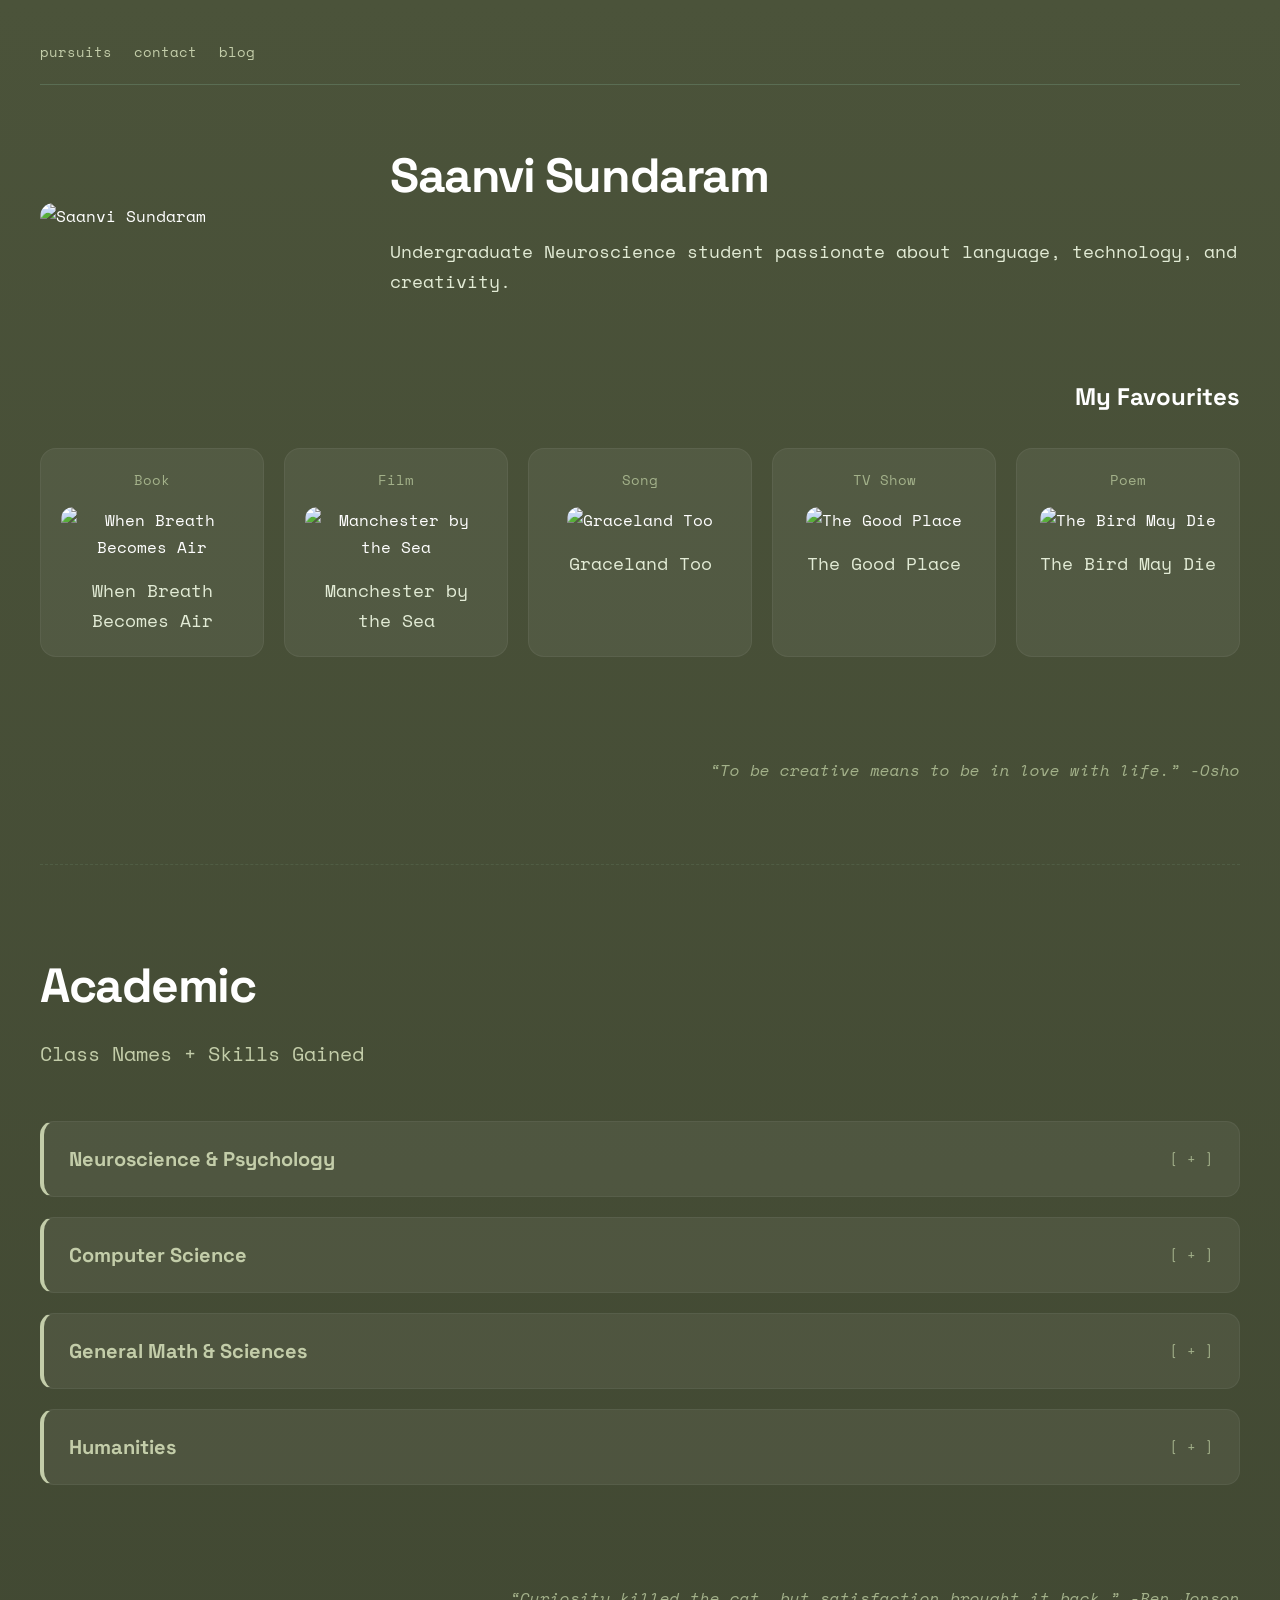
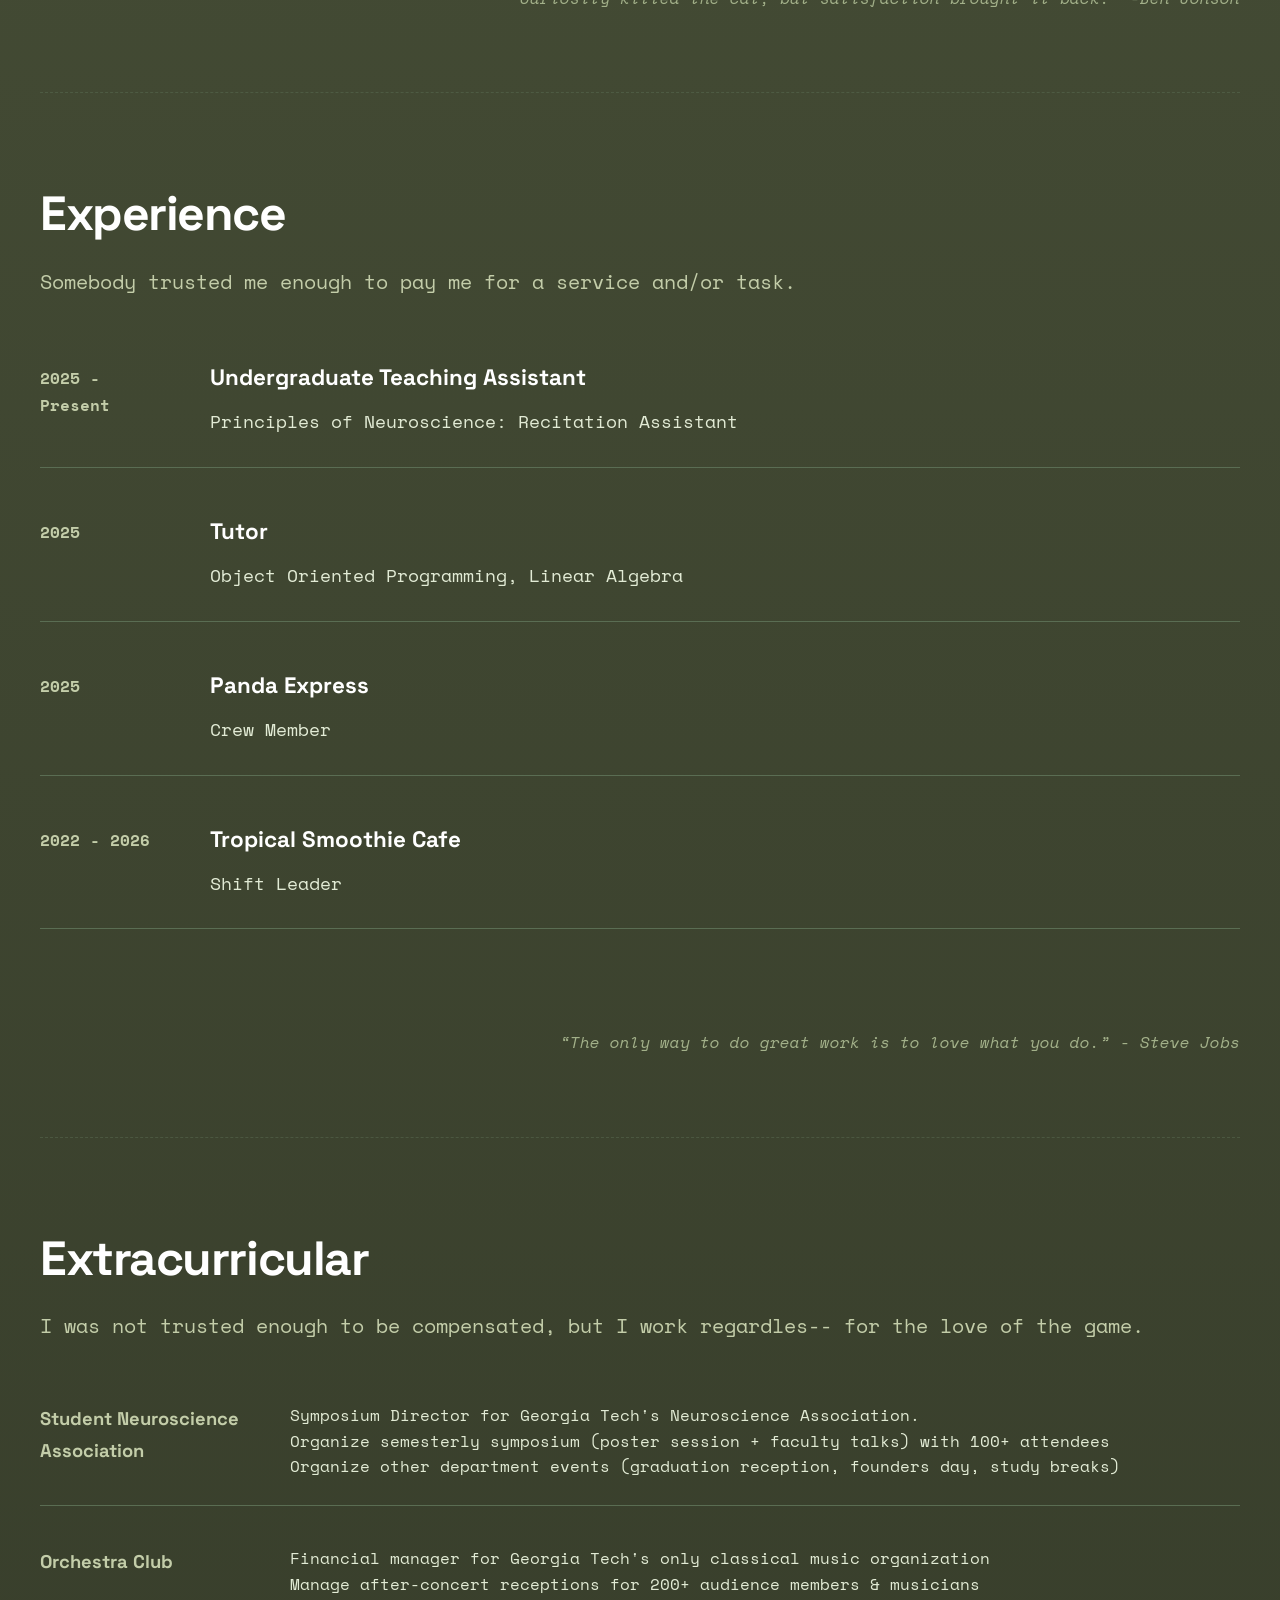
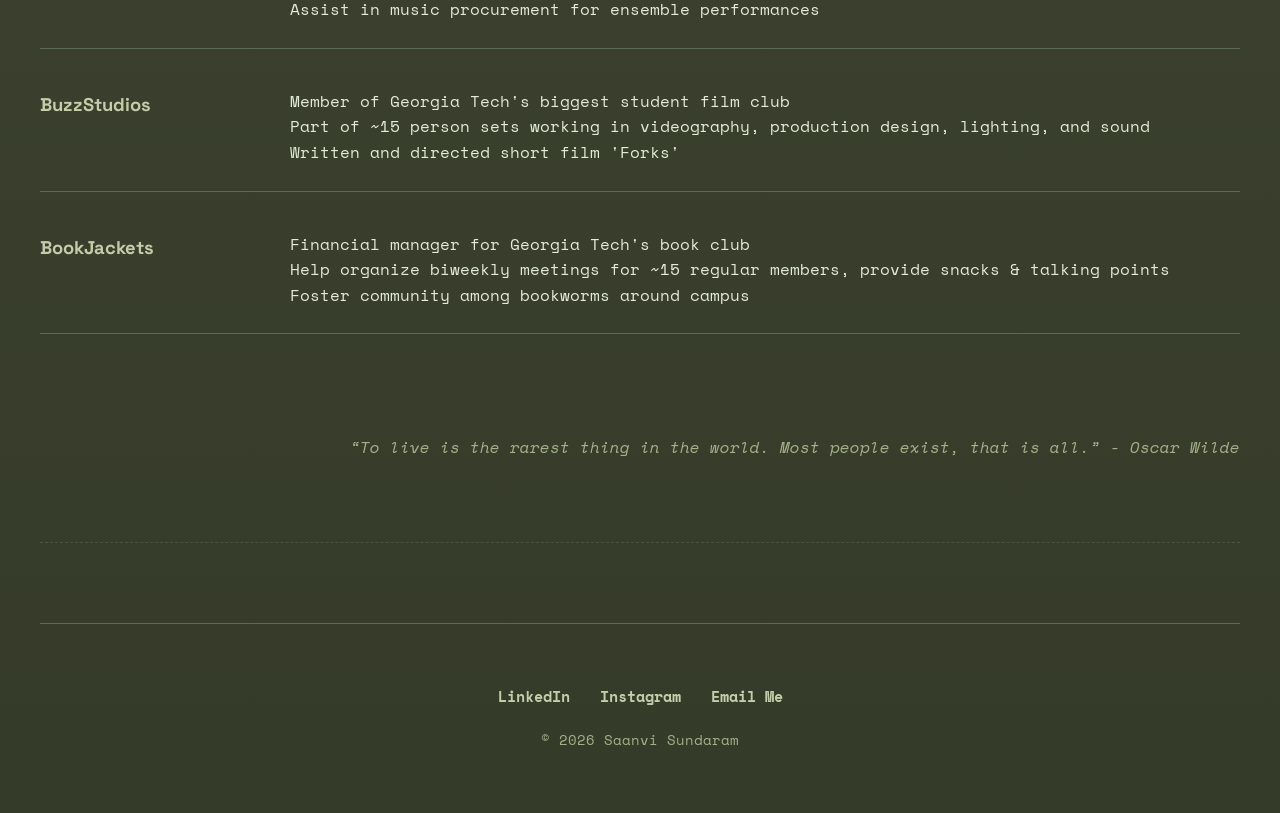
==== index.html @ 53975b58 "Initial page upload" ====
<!DOCTYPE html>
<html lang="en">

<head>
  <meta charset="UTF-8">
  <meta name="viewport" content="width=device-width, initial-scale=1.0">
  <title>Saanvi Sundaram - Portfolio</title>
  <link rel="stylesheet" href="style.css">
</head>

<body>

  <div class="container">

    <nav class="navbar">
      <div class="nav-right">
        <a href="pursuits.html">pursuits</a>
        <a href="contact.html">contact</a>
        <a href="blog.html">blog</a>
      </div>
    </nav>

    <section class="intro-section">
      <img src="assets/profile.jpg" class="profile-img" alt="Saanvi Sundaram">
      <div class="intro-text">
        <h1>Saanvi Sundaram</h1>
        <p>
          Undergraduate Neuroscience student passionate about language, technology, and creativity.
        </p>
      </div>
    </section>

    <section>
      <h2 class="favorites-heading">My Favourites</h2>
      <div class="favorites-grid">
        <div class="favorite-card">
          <div class="favorite-type">Book</div>
          <img src="assets/whenbreathbecomesair.jpg" alt="When Breath Becomes Air">
          <p>When Breath Becomes Air</p>
        </div>

        <div class="favorite-card">
          <div class="favorite-type">Film</div>
          <img src="assets/manchesterbythesea.jpg" alt="Manchester by the Sea">
          <p>Manchester by the Sea</p>
        </div>

        <div class="favorite-card">
          <div class="favorite-type">Song</div>
          <img src="assets/punisher.jpg" alt="Graceland Too">
          <p>Graceland Too</p>
        </div>

        <div class="favorite-card">
          <div class="favorite-type">TV Show</div>
          <img src="assets/thegoodplace.jpg" alt="The Good Place">
          <p>The Good Place</p>
        </div>

        <div class="favorite-card">
          <div class="favorite-type">Poem</div>
          <img src="assets/thebirdmaydie.png" alt="The Bird May Die">
          <p>The Bird May Die</p>
        </div>
      </div>
    </section>

    <div class="page-quote">
      “To be creative means to be in love with life.” -Osho
    </div>

    <hr class="section-divider">

    <section class="academic-section">
      <h1>Academic</h1>
      <div class="subtitle">Class Names + Skills Gained</div>

      <div class="academic-dropdowns">

        <details class="academic-track">
          <summary><h3>Neuroscience & Psychology</h3></summary>
          <div class="dropdown-content">
            <div class="academic-entry">
              <strong>Principles of Neuroscience</strong>
              <p>
                Knowledge of cellular, systems and behavioural neuroscience <br>
                Spike train, PSTH, raster plot reading <br>
                Behavioural & System experiment procedure
              </p>
            </div>
            <div class="academic-entry">
              <strong>Human Language Processing</strong>
              <p>
                fMRI, EEG, fNIRS data interpretation <br>
                Detailed information about the language network <br>
                Knowledge of neurological disorders that affect language
              </p>
            </div>
            <div class="academic-entry">
              <strong>Introduction to Cognitive Psychology</strong>
              <p>
                Decision Making & problem solving<br>
                Attention, Memory, Navigation<br>
                Development, Language, Culture
              </p>
            </div>
            <div class="academic-entry">
              <strong>Psychological Statistics</strong>
              <p>
                Languages: R, JASP <br>
                Linear & Multiple Regression <br>
                Basic Exploratory/Confirmatory Factor Analysis <br>
                ANOVAs and its various forms
              </p>
            </div>
            <div class="academic-entry">
              <strong>Cell & Molecular Neuroscience</strong>
              <p>
                CreLox & Experimental Design<br>
                Reading and Reviewing Literature<br>
                Cellular Development, Neurodegeneration
              </p>
            </div>
            <div class="academic-entry">
              <strong>Behavioural Neuroscience</strong>
              <p>
                Neuroanatomy, Diffuse Modulatory Pathways<br>
                Affiliative & Aggressive Behaviours<br>
                Language, Substance Misuse, Development & Degeneration
              </p>
            </div>
          </div>
        </details>

        <details class="academic-track">
          <summary><h3>Computer Science</h3></summary>
          <div class="dropdown-content">
            <div class="academic-entry">
              <strong>Introduction to Object Oriented Programming</strong>
              <p>
                Language: Java<br>
                JavaFX<br>
                Inheritance, Polymorphism, Interfaces
              </p>
            </div>
            <div class="academic-entry">
              <strong>Data Structures & Algorithms</strong>
              <p>
                Language: Java <br>
                Searching & Sorting Algorithms<br>
                Data Structures (BST, Priority Heaps, 2-4 Trees, AVLs)<br>
                Graph traversals (Prim's, Djikstra's, Kruskal's)
              </p>
            </div>
            <div class="academic-entry">
              <strong>Computer Organization & Programming</strong>
              <p>
                Languages: Microcode, Assembly, C, C# <br>
                Transistors -> Binary Instructions <br>& Assembly Language (LC3) -> C<br>

              </p>
            </div>
            <div class="academic-entry">
              <strong>Introduction to Perception & Robotics</strong>
              <p>

              </p>
            </div>
          </div>
        </details>

        <details class="academic-track">
          <summary><h3>General Math & Sciences</h3></summary>
          <div class="dropdown-content">
            <div class="academic-entry">
              <strong>Linear Algebra</strong>
              <p>
                Matrix operations & manipulations<br>
                Eigenvalues & Eigenvectors <br>
                UV, QR, Singular Value & Spectral Decomposition
              </p>
            </div>
            <div class="academic-entry">
              <strong>General Chemistry for Engineers</strong>
              <p>
                Stoichiometry, Acids & Bases <br>
                Alternative Fuel Sources <br>
              </p>
            </div>
            <div class="academic-entry">
              <strong>Survey of Organic Chemistry</strong>
              <p>
                Carbon bonding<br>
                Plastic Creation & Decomposition
              </p>
            </div>
            <div class="academic-entry">
              <strong>Physics: Mechanics</strong>
              <p>molecular bonding</p>
            </div>
            <div class="academic-entry">
              <strong>Physics: Electricity & Magnetism</strong>
              <p>molecular bonding</p>
            </div>
          </div>
        </details>

        <details class="academic-track">
          <summary><h3>Humanities</h3></summary>
          <div class="dropdown-content">
            <div class="academic-entry">
              <strong>Introduction to Film</strong>
              <p>Shot types, film eras, scene analysis<br>
                In class analysis presentations, debates, and individual papers
              </p>
            </div>

            <div class="academic-entry">
              <strong>Introduction to Sociology</strong>
              <p>phenomenology</p>
            </div>

            <div class="academic-entry">
              <strong>Orchestra</strong>
              <p>College ensemble, performing 4 concerts a year<br>
                First violin & second violin <br>
              </p>
            </div>
          </div>
        </details>

      </div>
    </section>

    <div class="page-quote">
      “Curiosity killed the cat, but satisfaction brought it back.” -Ben Jonson
    </div>

    <hr class="section-divider">

    <section class="experience-section">
      <h1>Experience</h1>
      <div class="subtitle">Somebody trusted me enough to pay me for a service and/or task.</div>

      <div class="experience-list">
        <div class="experience-row">
          <div class="experience-year">2025 - Present</div>
          <div class="experience-details">
            <h3>Undergraduate Teaching Assistant</h3>
            <p>Principles of Neuroscience: Recitation Assistant</p>
          </div>
        </div>

        <div class="experience-row">
          <div class="experience-year">2025</div>
          <div class="experience-details">
            <h3>Tutor</h3>
            <p>Object Oriented Programming, Linear Algebra</p>
          </div>
        </div>

        <div class="experience-row">
          <div class="experience-year">2025</div>
          <div class="experience-details">
            <h3>Panda Express</h3>
            <p>Crew Member</p>
          </div>
        </div>

        <div class="experience-row">
          <div class="experience-year">2022 - 2026</div>
          <div class="experience-details">
            <h3>Tropical Smoothie Cafe</h3>
            <p>Shift Leader</p>
          </div>
        </div>
      </div>
    </section>

    <div class="page-quote">
      “The only way to do great work is to love what you do.” - Steve Jobs
    </div>

    <hr class="section-divider">

    <section class="extracurricular-section">
      <h1>Extracurricular</h1>
      <div class="subtitle">I was not trusted enough to be compensated, but I work regardles-- for the love of the game.</div>

      <div class="activity-list">
        <div class="activity-row">
          <div class="activity-title">Student Neuroscience Association</div>
          <div class="activity-details">
            Symposium Director for Georgia Tech's Neuroscience Association. <br>
            Organize semesterly symposium (poster session + faculty talks) with 100+ attendees <br>
            Organize other department events (graduation reception, founders day, study breaks)
          </div>
        </div>

        <div class="activity-row">
          <div class="activity-title">Orchestra Club</div>
          <div class="activity-details">
            Financial manager for Georgia Tech's only classical music organization <br>
            Manage after-concert receptions for 200+ audience members & musicians <br>
            Assist in music procurement for ensemble performances
          </div>
        </div>

        <div class="activity-row">
          <div class="activity-title">BuzzStudios</div>
          <div class="activity-details">
            Member of Georgia Tech's biggest student film club <br>
            Part of ~15 person sets working in videography, production design, lighting, and sound <br>
            Written and directed short film 'Forks'
          </div>
        </div>

        <div class="activity-row">
          <div class="activity-title">BookJackets</div>
          <div class="activity-details">
            Financial manager for Georgia Tech's book club <br>
            Help organize biweekly meetings for ~15 regular members, provide snacks & talking points <br>
            Foster community among bookworms around campus
          </div>
        </div>
      </div>
    </section>

    <div class="page-quote">
      “To live is the rarest thing in the world. Most people exist, that is all.” - Oscar Wilde
    </div>

    <hr class="section-divider">

    <footer class="portfolio-footer">
      <div class="social-links">
        <a href="https://www.linkedin.com/in/yourprofile" target="_blank" rel="noopener noreferrer">LinkedIn</a>
        <a href="https://www.instagram.com/yourusername" target="_blank" rel="noopener noreferrer">Instagram</a>
        <a href="mailto:your.email@example.com">Email Me</a>
      </div>
      <p class="footer-credit">&copy; 2026 Saanvi Sundaram</p>
    </footer>

  </div>

</body>
</html>
---- style.css ----
@import url('https://fonts.googleapis.com/css2?family=Space+Grotesk:wght@400;700&family=Space+Mono:ital,wght@0,400;0,700;1,400&display=swap');

/* ==========================================================================
   GLOBAL VARIABLES (Control your theme here!)
   ========================================================================== */
:root {
  /* Background Dark Olive Gradient */
  --bg-gradient-top: #4b533a;    
  --bg-gradient-bottom: #353b29; 
  
  /* Text Color Enforcement */
  --text: #ffffff;               /* Pure white for primary headers & bold items */
  --grey: #e2ebd5;               /* Soft, highly readable light green for paragraphs */
  
  /* ==========================================
     UPDATED: SOFTER ACCENT COLORS
     ========================================== */
  --green-dark: #c3cda9;         /* Softer, chalky sage green for nav links, track titles, & years */
  --green-mid: #a3b18a;          /* Muted, earthy pastel olive for card subheaders & contact links */
  
  /* Dividers & Card Backgrounds */
  --green-light: #5a6d53;        /* Visible light-olive borders & dividers */
  --soft: rgba(255, 255, 255, 0.06); /* Marginally lowered opacity for smoother container blending */
}

/* ==========================================================================
   BASE STYLES
   ========================================================================== */
* {
  margin: 0;
  padding: 0;
  box-sizing: border-box;
}

body {
  background: linear-gradient(to bottom, var(--bg-gradient-top), var(--bg-gradient-bottom));
  color: var(--text);
  font-family: 'Space Mono', monospace; /* Upgraded Typewriter font */
  padding: 40px;
  line-height: 1.7;
  min-height: 100vh;
}

.container {
  max-width: 1200px;
  margin: auto;
}

h1 {
  font-family: 'Space Grotesk', sans-serif; /* Sleek tech-forward sans-serif header */
  font-weight: 700;
  font-size: 3rem;
  margin-bottom: 20px;
  color: var(--text); 
  letter-spacing: -0.03em; /* Slightly tighter look for modern flair */
}

.subtitle {
  color: var(--green-dark); 
  font-size: 1.25rem;
  margin-top: -10px;
  margin-bottom: 50px;
}

p {
  font-size: 1.1rem; /* Slightly smaller to compensate for the wide monospace letters */
  color: var(--grey); 
}

/* ==========================================================================
   NAVIGATION
   ========================================================================== */
.navbar {
  display: flex;
  justify-content: space-between;
  align-items: center;
  flex-wrap: wrap;
  margin-bottom: 50px;
  padding-bottom: 20px;
  border-bottom: 1px solid var(--green-light);
}

.nav-left,
.nav-right {
  display: flex;
  gap: 22px;
  flex-wrap: wrap;
}

.navbar a {
  text-decoration: none;
  color: var(--green-dark); 
  font-family: 'Space Mono', monospace;
  font-size: 0.9rem;
  transition: 0.3s ease;
}

.navbar a:hover {
  color: var(--text); 
  transform: translateY(-1px);
}

/* Legacy fallback nav wrapper if used in older page revisions */
nav {
  display: flex;
  gap: 25px;
  margin-bottom: 40px;
}
nav a {
  text-decoration: none;
  color: var(--green-dark);
  font-family: 'Space Mono', monospace;
}

/* ==========================================================================
   HERO & INTRO
   ========================================================================== */
.hero-image {
  width: 100%;
  height: 350px;
  object-fit: cover;
  border-radius: 16px;
  margin-bottom: 60px;
}

.intro-section {
  display: flex;
  gap: 50px;
  align-items: center;
  margin-bottom: 80px;
  flex-wrap: wrap;
}

.profile-img {
  width: 300px;
  border-radius: 16px;
}

.intro-text {
  flex: 1;
  min-width: 300px;
}

/* ==========================================================================
   FAVORITES SECTION
   ========================================================================== */
.favorites-heading {
  text-align: right;
  margin-bottom: 30px;
  font-family: 'Space Grotesk', sans-serif;
  font-weight: 700;
  color: var(--text);
}

.favorites-grid {
  display: grid;
  grid-template-columns: repeat(5, 1fr);
  gap: 20px;
}

.favorite-card {
  background: var(--soft);
  padding: 20px;
  border-radius: 16px;
  text-align: center;
  border: 1px solid rgba(255, 255, 255, 0.05);
}

.favorite-card img {
  width: 100%;
  height: 220px;
  object-fit: contain;
  border-radius: 12px;
  margin: 15px 0;
}

.favorite-type {
  color: var(--green-mid); 
  font-family: 'Space Mono', monospace;
  font-size: 0.85rem;
}

.page-quote {
  margin-top: 100px;
  text-align: right;
  color: var(--green-mid);
  font-style: italic;
}

/* ==========================================================================
   PAGE DIVIDERS
   ========================================================================== */
.section-divider {
  border: none;
  border-top: 1px dashed var(--green-light);
  margin: 80px 0;
  opacity: 0.5;
}

/* ==========================================================================
   ACADEMIC SECTION (VERTICAL ACCORDIONS)
   ========================================================================== */
.academic-dropdowns {
  display: flex;
  flex-direction: column;
  gap: 20px;
  margin-top: 50px;
}

/* Stylized block container for details wrapper */
details.academic-track {
  background: var(--soft);
  border: 1px solid rgba(255, 255, 255, 0.05);
  border-left: 4px solid var(--green-dark);
  border-radius: 14px;
  padding: 20px 25px;
  transition: border-color 0.3s ease;
}

details.academic-track[open] {
  border-color: rgba(255, 255, 255, 0.15);
  border-left: 4px solid var(--text);
}

/* Make header summaries behave smoothly as toggle triggers */
details.academic-track summary {
  list-style: none; /* Hide default arrow icon natively */
  outline: none;
  cursor: pointer;
  display: flex;
  justify-content: space-between;
  align-items: center;
}

/* Webkit specific arrow removal alternative */
details.academic-track summary::-webkit-details-marker {
  display: none;
}

details.academic-track summary h3 {
  color: var(--green-dark); 
  font-family: 'Space Grotesk', sans-serif;
  font-weight: 700;
  font-size: 1.25rem;
  margin: 0;
  transition: color 0.3s ease;
}

details.academic-track summary:hover h3 {
  color: var(--text);
}

/* Little text indicator to communicate dropdown availability */
details.academic-track summary::after {
  content: "[ + ]";
  font-family: 'Space Mono', monospace;
  color: var(--green-mid);
  font-size: 0.9rem;
}

details.academic-track[open] summary::after {
  content: "[ - ]";
  color: var(--text);
}

/* Inner content block area spacing */
.dropdown-content {
  margin-top: 30px;
  cursor: default;
}

.academic-entry {
  margin-bottom: 28px;
  padding-bottom: 18px;
  border-bottom: 1px solid var(--green-light);
}

.academic-entry:last-child {
  margin-bottom: 5px;
  padding-bottom: 0;
  border-bottom: none;
}

.academic-entry strong {
  display: block;
  color: var(--text); 
  margin-bottom: 5px;
  font-size: 1.05rem;
}

.academic-entry p {
  color: var(--grey);
}

/* ==========================================================================
   EXPERIENCE PAGE
   ========================================================================== */
.experience-list {
  margin-top: 60px;
  display: flex;
  flex-direction: column;
  gap: 45px;
}

.experience-row {
  display: grid;
  grid-template-columns: 120px 1fr;
  gap: 50px;
  padding-bottom: 30px;
  border-bottom: 1px solid var(--green-light);
  transition: 0.3s ease;
}

.experience-row:hover {
  border-color: var(--green-dark);
}

.experience-year {
  font-family: 'Space Mono', monospace;
  font-weight: 700;
  color: var(--green-dark); 
  font-size: 1rem;
  padding-top: 6px;
}

.experience-details h3 {
  margin-bottom: 10px;
  color: var(--text); 
  font-family: 'Space Grotesk', sans-serif;
  font-weight: 700;
  font-size: 1.4rem;
}

.experience-details p {
  color: var(--grey); 
  max-width: 700px;
}

/* ==========================================================================
   EXTRACURRICULAR PAGE
   ========================================================================== */
.activity-list {
  margin-top: 60px;
  display: flex;
  flex-direction: column;
  gap: 40px;
}

.activity-row {
  display: grid;
  grid-template-columns: 200px 1fr;
  gap: 50px;
  padding-bottom: 25px;
  border-bottom: 1px solid var(--green-light);
  transition: 0.3s ease;
}

.activity-row:hover {
  border-color: var(--green-dark);
}

.activity-title {
  font-family: 'Space Grotesk', sans-serif;
  font-weight: 700;
  color: var(--green-dark); 
  font-size: 1.15rem;
}

.activity-details {
  color: var(--grey); 
  line-height: 1.6;
}

/* ==========================================================================
   CONTACT GRID
   ========================================================================== */
.contact-grid {
  display: grid;
  grid-template-columns: repeat(4, 1fr);
  gap: 40px;
  margin-top: 60px;
}

.contact-column {
  padding: 20px;
  border-left: 3px solid var(--green-dark);
  background: var(--soft);
  border-radius: 12px;
}

.contact-column h3 {
  font-family: 'Space Grotesk', sans-serif;
  font-weight: 700;
  color: var(--green-dark); 
  margin-bottom: 15px;
}

.contact-column a {
  color: var(--green-mid); 
  text-decoration: none;
  transition: 0.3s ease;
}

.contact-column a:hover {
  color: var(--text); 
}

/* ==========================================================================
   PORTFOLIO FOOTER
   ========================================================================== */
.portfolio-footer {
  text-align: center;
  padding: 60px 0 20px 0;
  margin-top: 60px;
  border-top: 1px solid var(--green-light);
}

.social-links {
  display: flex;
  justify-content: center;
  gap: 30px;
  margin-bottom: 20px;
  flex-wrap: wrap;
}

.social-links a {
  font-family: 'Space Mono', monospace;
  font-weight: 700;
  font-size: 0.95rem;
  color: var(--green-dark);
  text-decoration: none;
  transition: 0.3s ease;
}

.social-links a:hover {
  color: var(--text);
  transform: translateY(-2px);
}

.footer-credit {
  font-size: 0.85rem;
  color: var(--green-mid);
}

/* ==========================================================================
   RESPONSIVE MEDIA QUERIES
   ========================================================================== */
@media (max-width: 1000px) {
  .favorites-grid {
    grid-template-columns: repeat(2, 1fr);
  }
}

@media (max-width: 900px) {
  .contact-grid {
    grid-template-columns: repeat(2, 1fr);
  }
}

@media (max-width: 700px) {
  .favorites-grid,
  .experience-row,
  .activity-row {
    grid-template-columns: 1fr;
  }
  .experience-row,
  .activity-row {
    gap: 15px;
  }
}

@media (max-width: 600px) {
  .contact-grid {
    grid-template-columns: 1fr;
  }
}
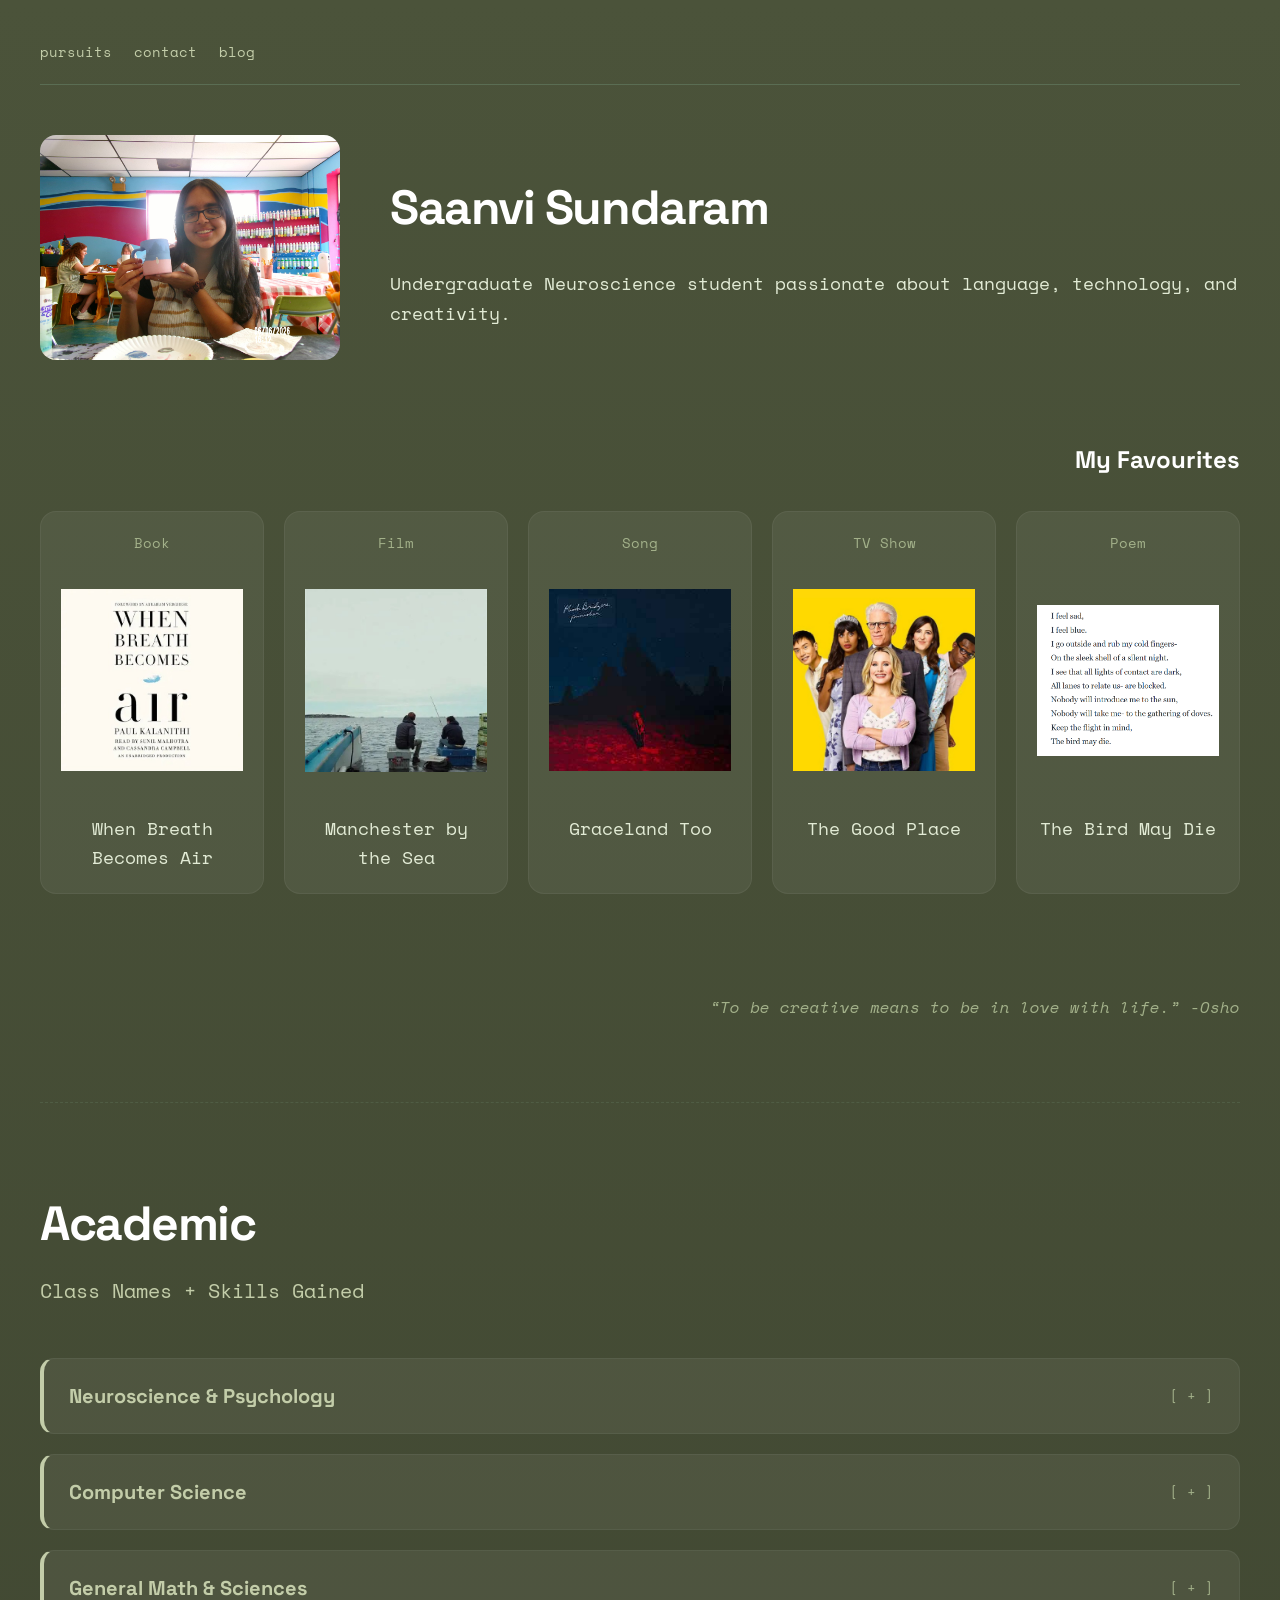
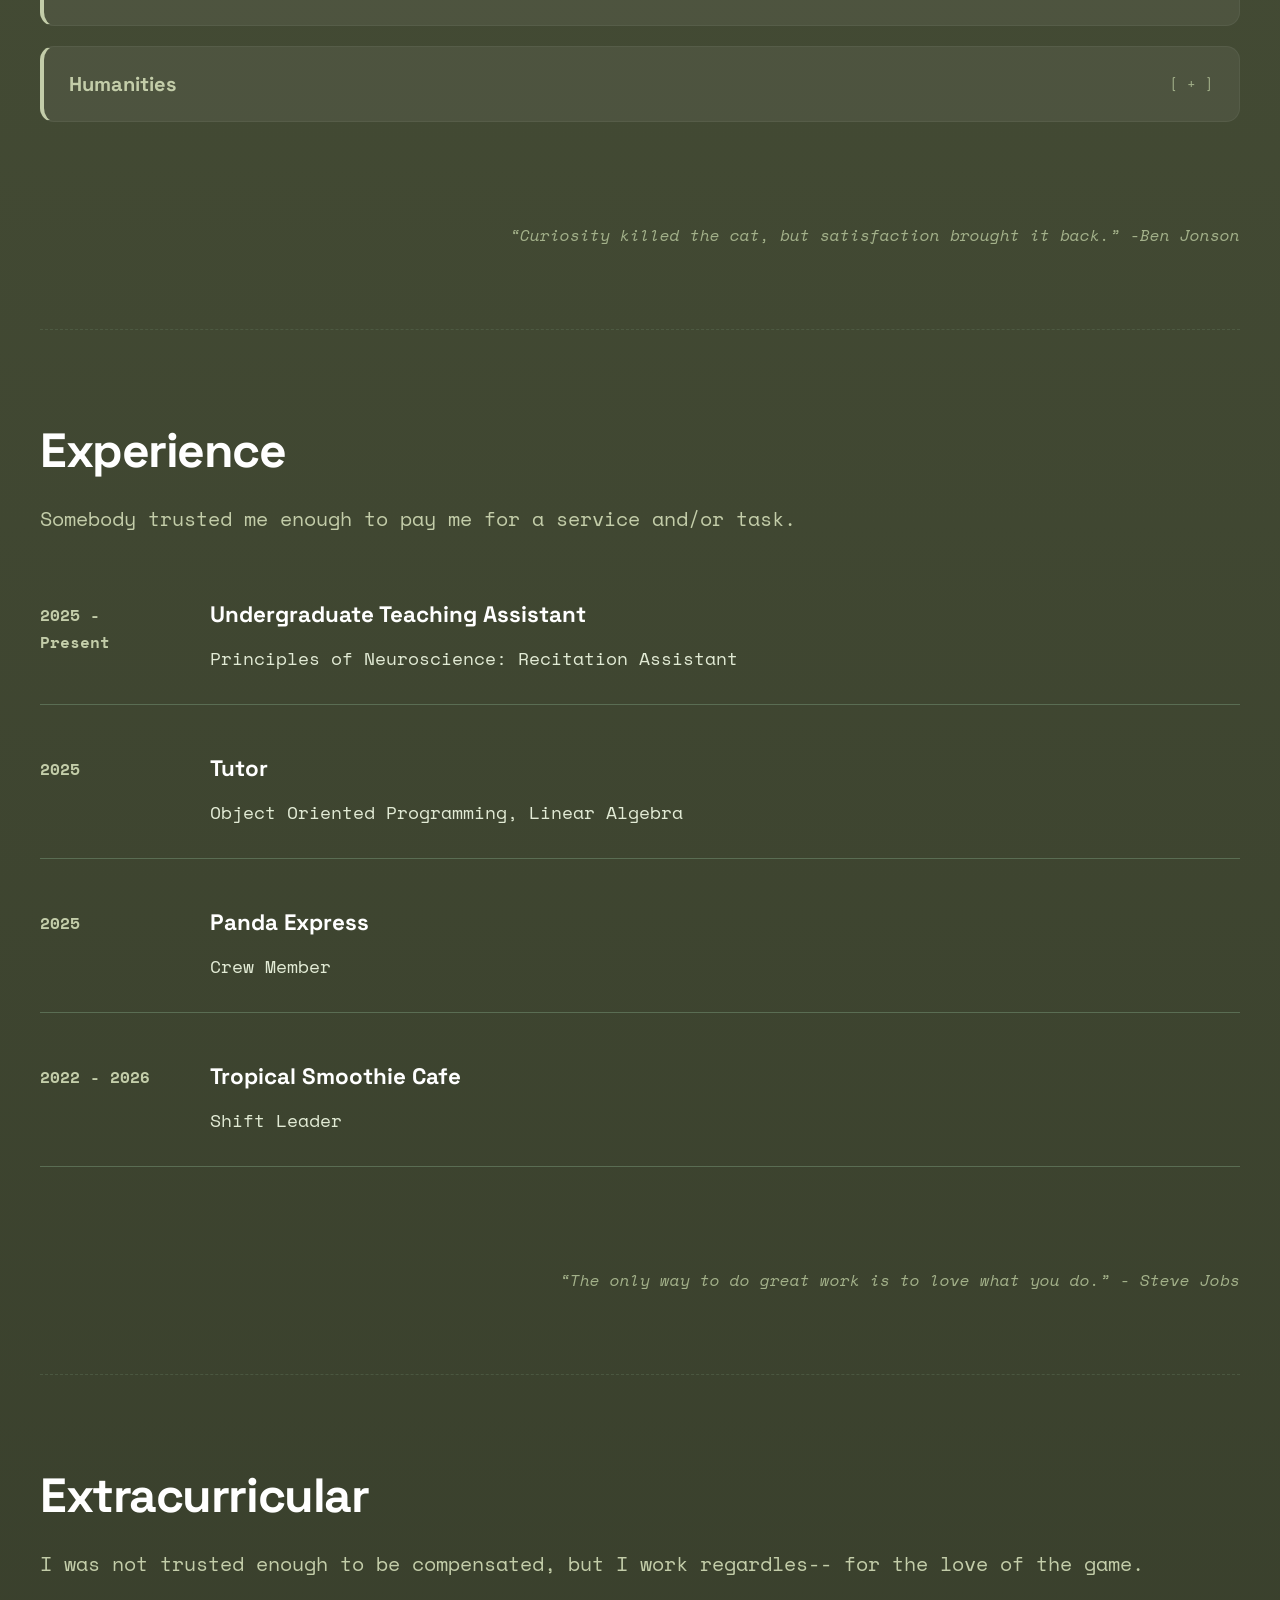
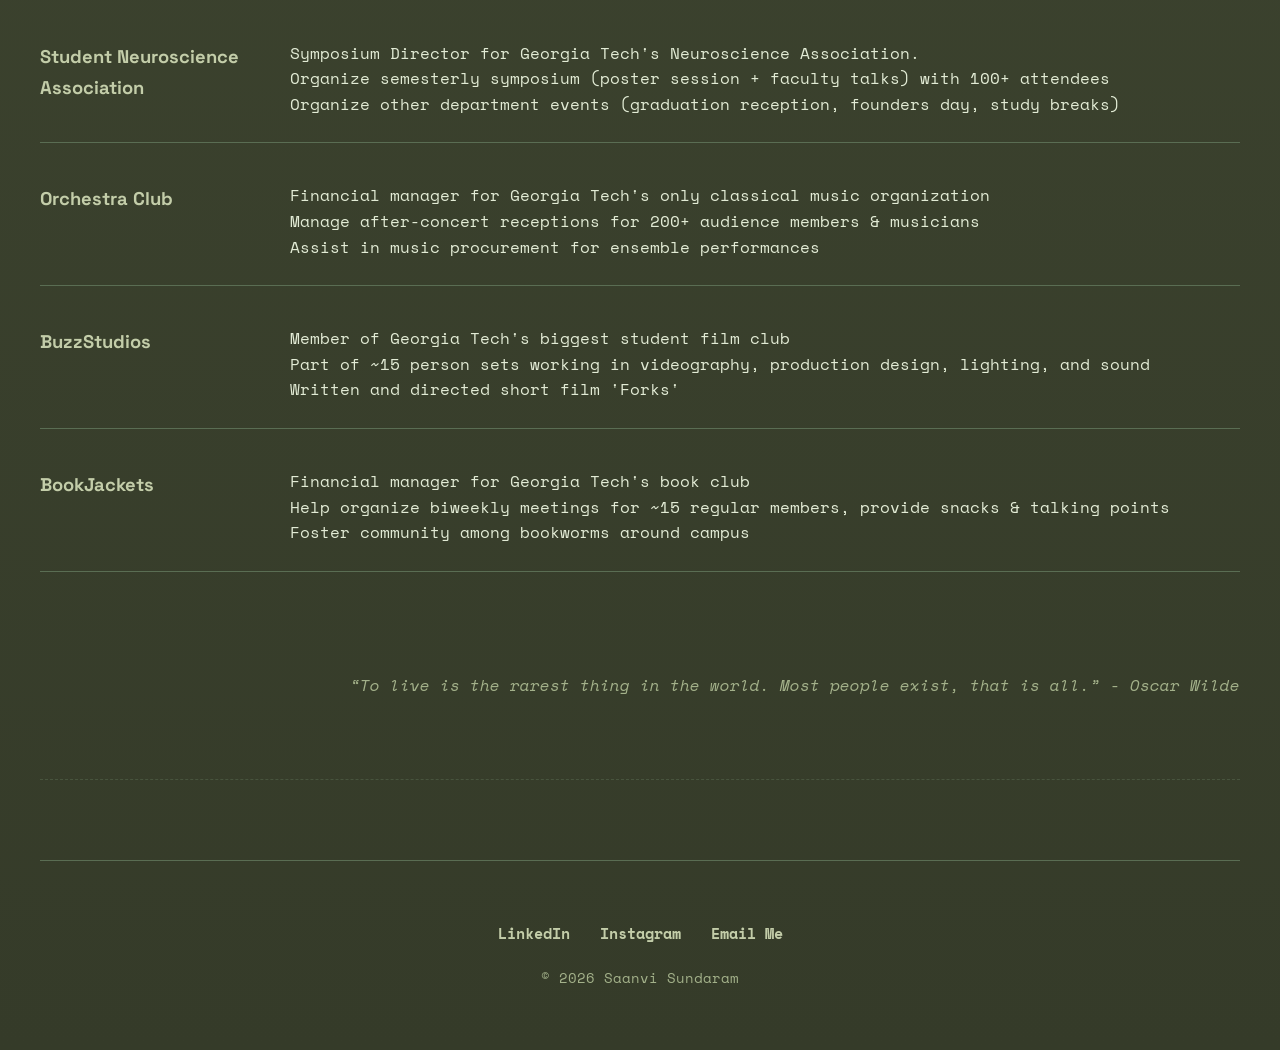
==== commit 2913d020: "Updated content" ====
--- a/index.html
+++ b/index.html
@@ -196,11 +196,13 @@
             </div>
             <div class="academic-entry">
               <strong>Physics: Mechanics</strong>
-              <p>molecular bonding</p>
+              <p>Kinematics, Work & Energy</p>
             </div>
             <div class="academic-entry">
               <strong>Physics: Electricity & Magnetism</strong>
-              <p>molecular bonding</p>
+              <p>Electric fields, currents and energy <br>
+                Magnetic fields, forces and currents
+              </p>
             </div>
           </div>
         </details>
@@ -344,4 +346,4 @@
   </div>
 
 </body>
-</html>+</html>
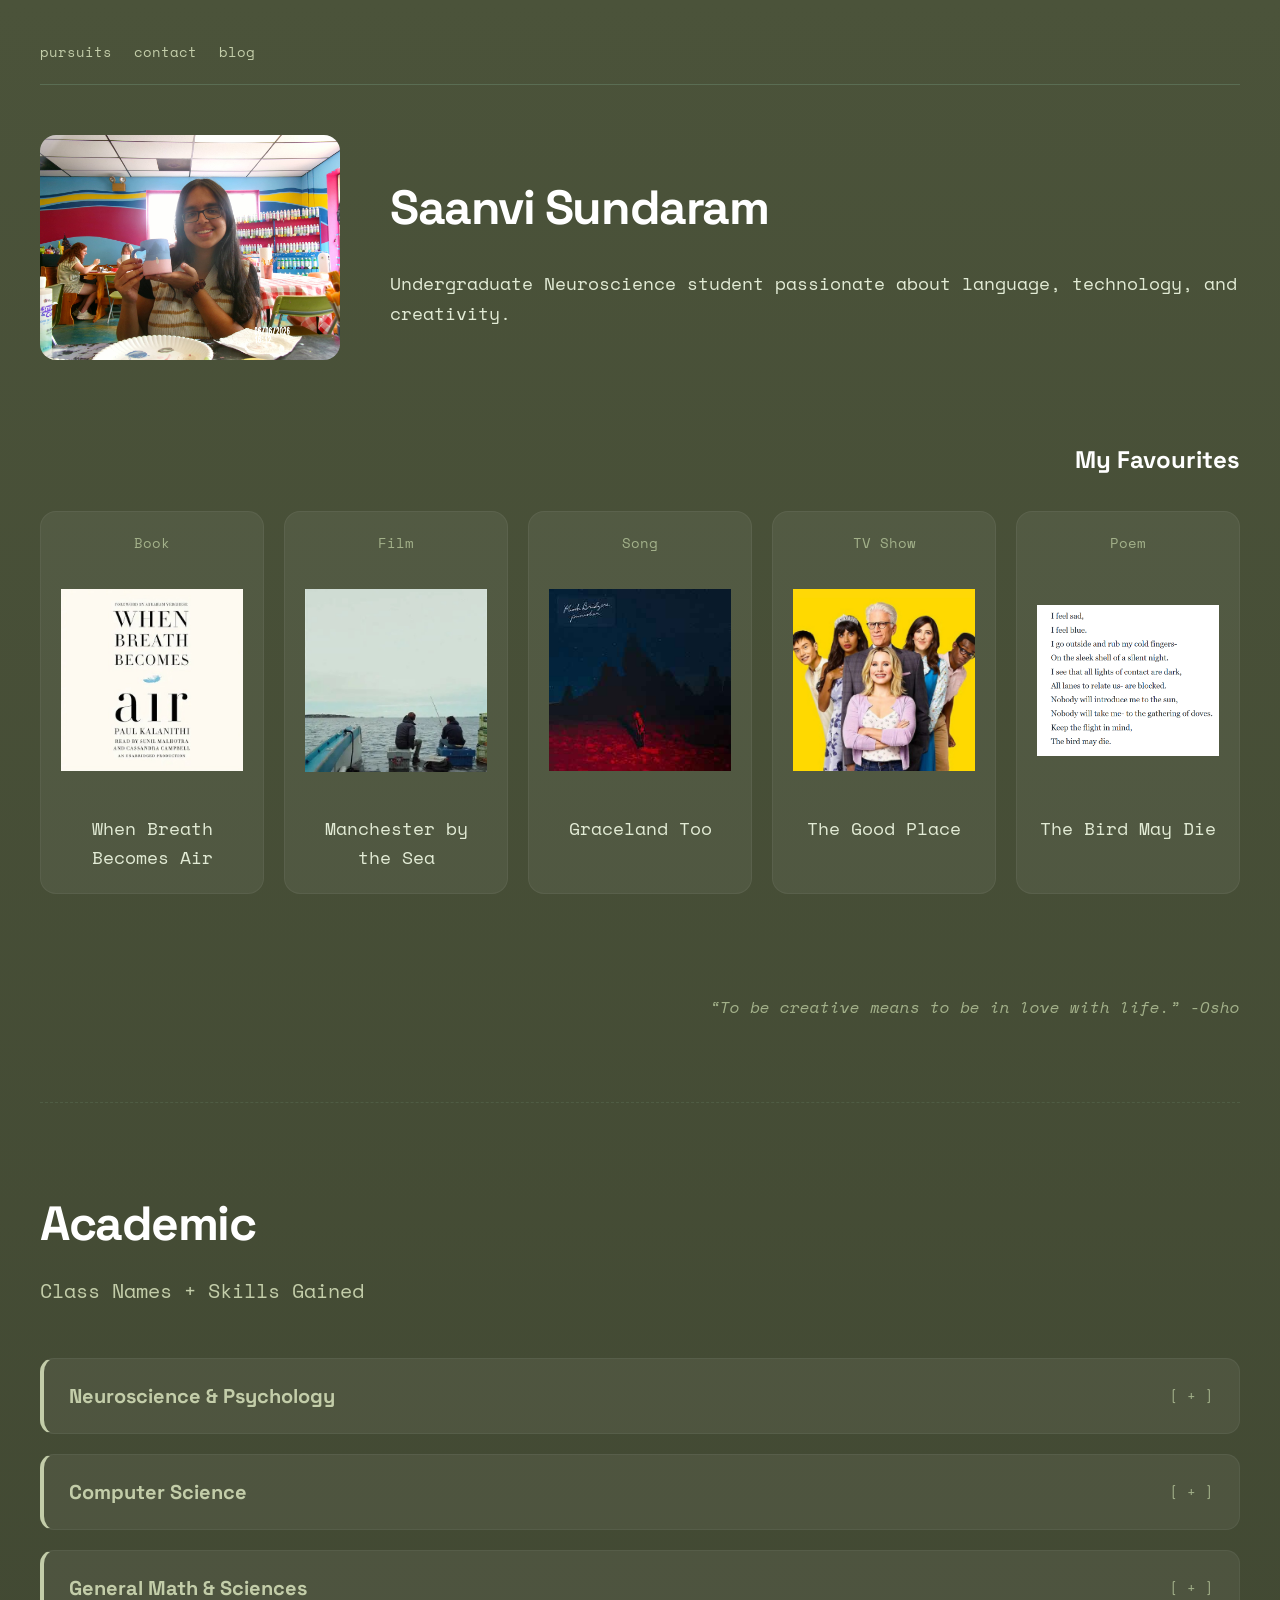
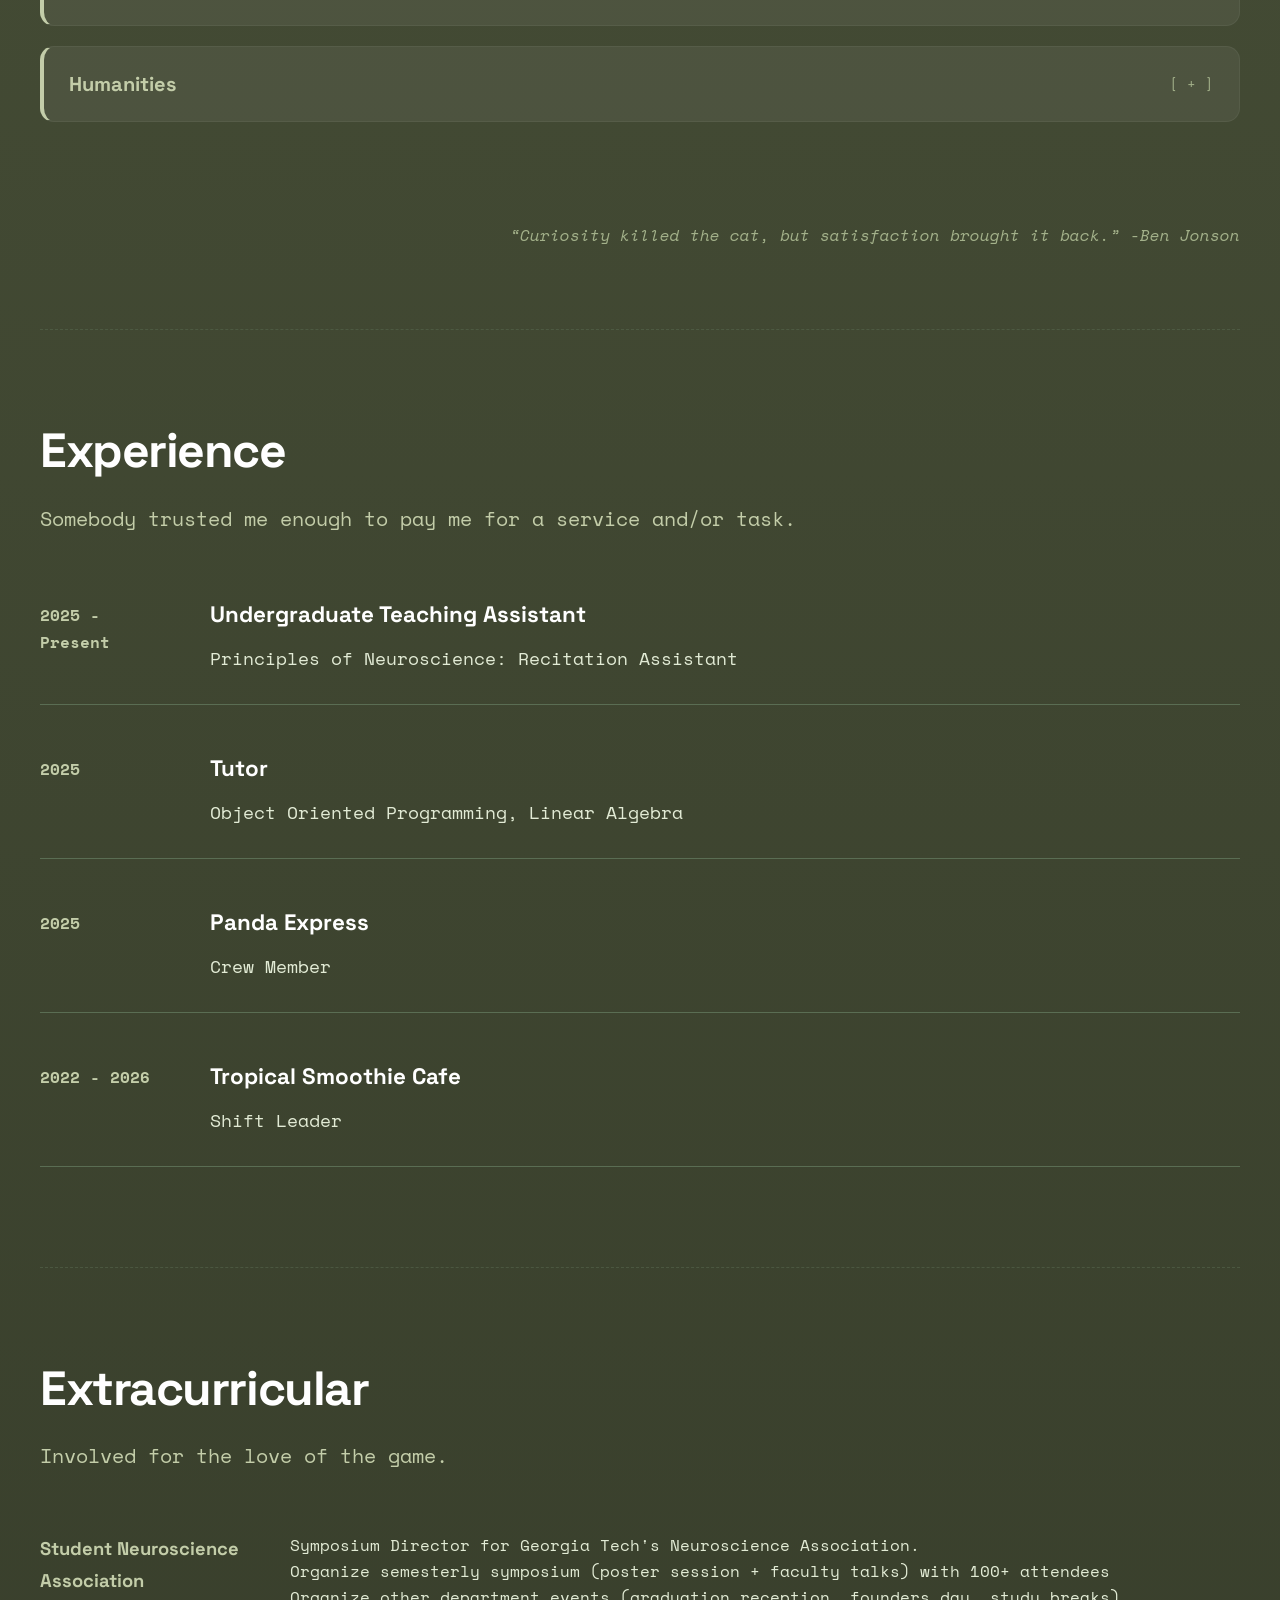
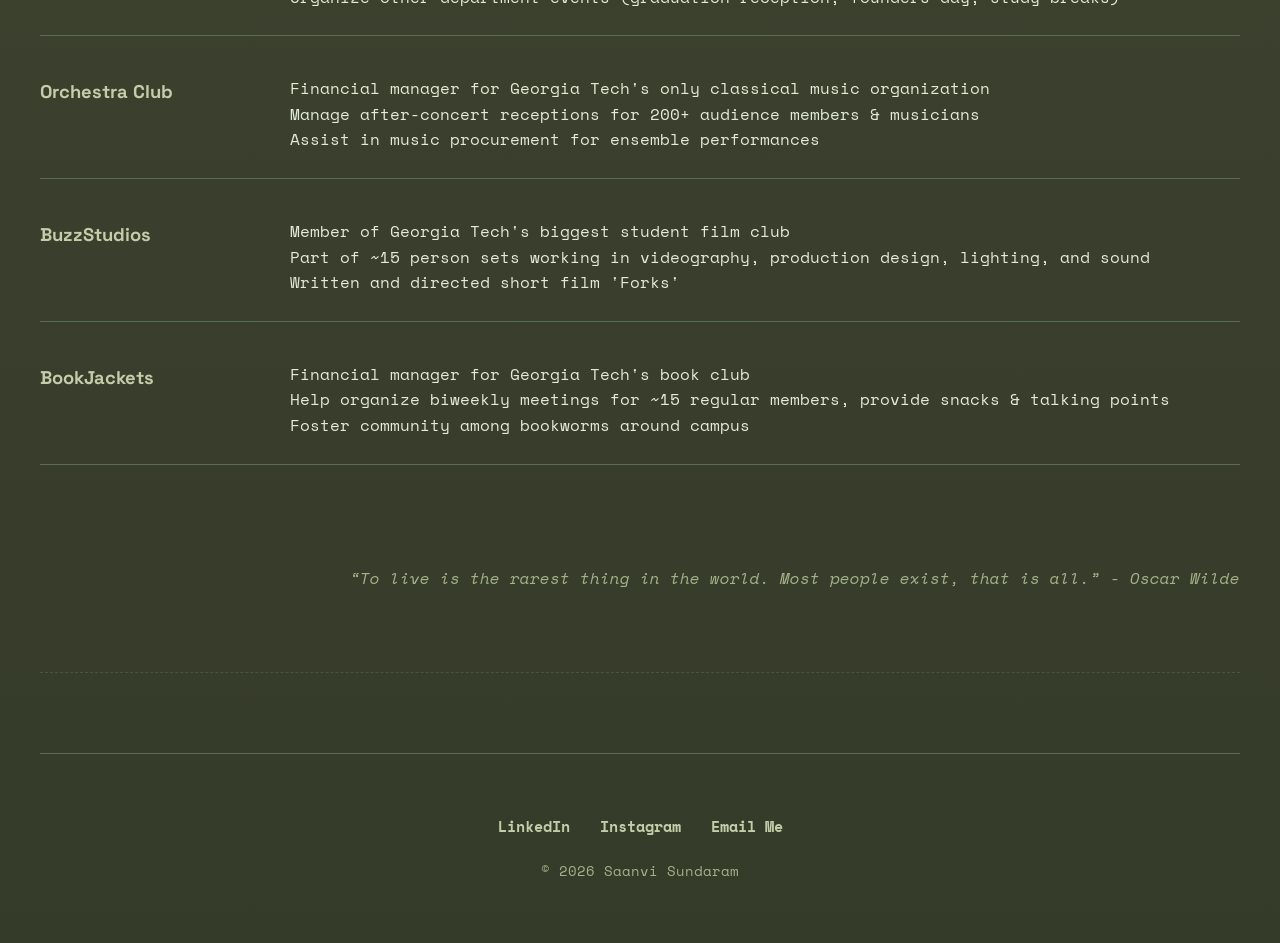
==== commit 9fa95308: "Edited content on landing page" ====
--- a/index.html
+++ b/index.html
@@ -219,7 +219,7 @@
 
             <div class="academic-entry">
               <strong>Introduction to Sociology</strong>
-              <p>phenomenology</p>
+              <p>Topics including: Major sociologists (Marx, Weber, Goffmann), Religion, Consumerism, Social Norms & Anomie, etc</p>
             </div>
 
             <div class="academic-entry">
@@ -280,14 +280,14 @@
     </section>
 
     <div class="page-quote">
-      “The only way to do great work is to love what you do.” - Steve Jobs
+      
     </div>
 
     <hr class="section-divider">
 
     <section class="extracurricular-section">
       <h1>Extracurricular</h1>
-      <div class="subtitle">I was not trusted enough to be compensated, but I work regardles-- for the love of the game.</div>
+      <div class="subtitle">Involved for the love of the game.</div>
 
       <div class="activity-list">
         <div class="activity-row">
@@ -336,9 +336,9 @@
 
     <footer class="portfolio-footer">
       <div class="social-links">
-        <a href="https://www.linkedin.com/in/yourprofile" target="_blank" rel="noopener noreferrer">LinkedIn</a>
-        <a href="https://www.instagram.com/yourusername" target="_blank" rel="noopener noreferrer">Instagram</a>
-        <a href="mailto:your.email@example.com">Email Me</a>
+        <a href="https://www.linkedin.com/in/saanvisundaram" target="_blank" rel="noopener noreferrer">LinkedIn</a>
+        <a href="https://www.instagram.com/_sunv_" target="_blank" rel="noopener noreferrer">Instagram</a>
+        <a href="mailto:ssundaram48@gatech.edu">Email Me</a>
       </div>
       <p class="footer-credit">&copy; 2026 Saanvi Sundaram</p>
     </footer>
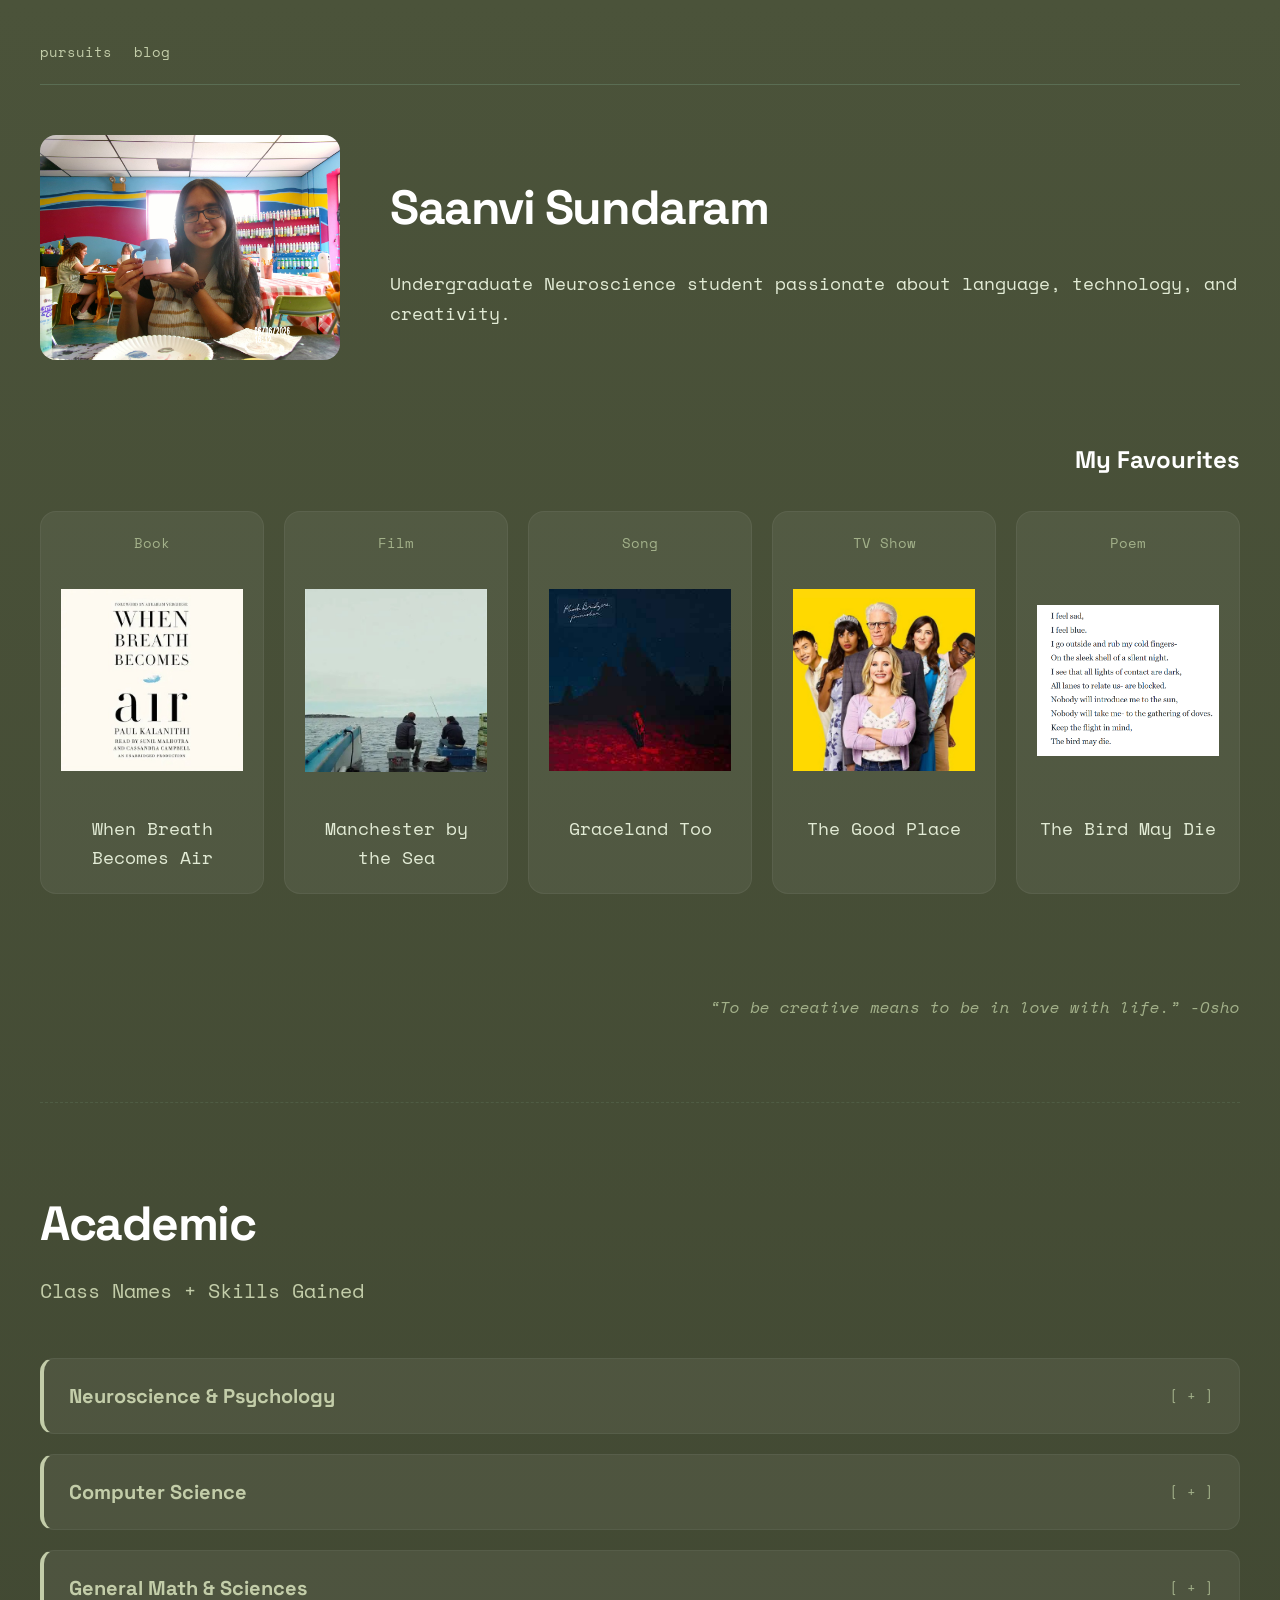
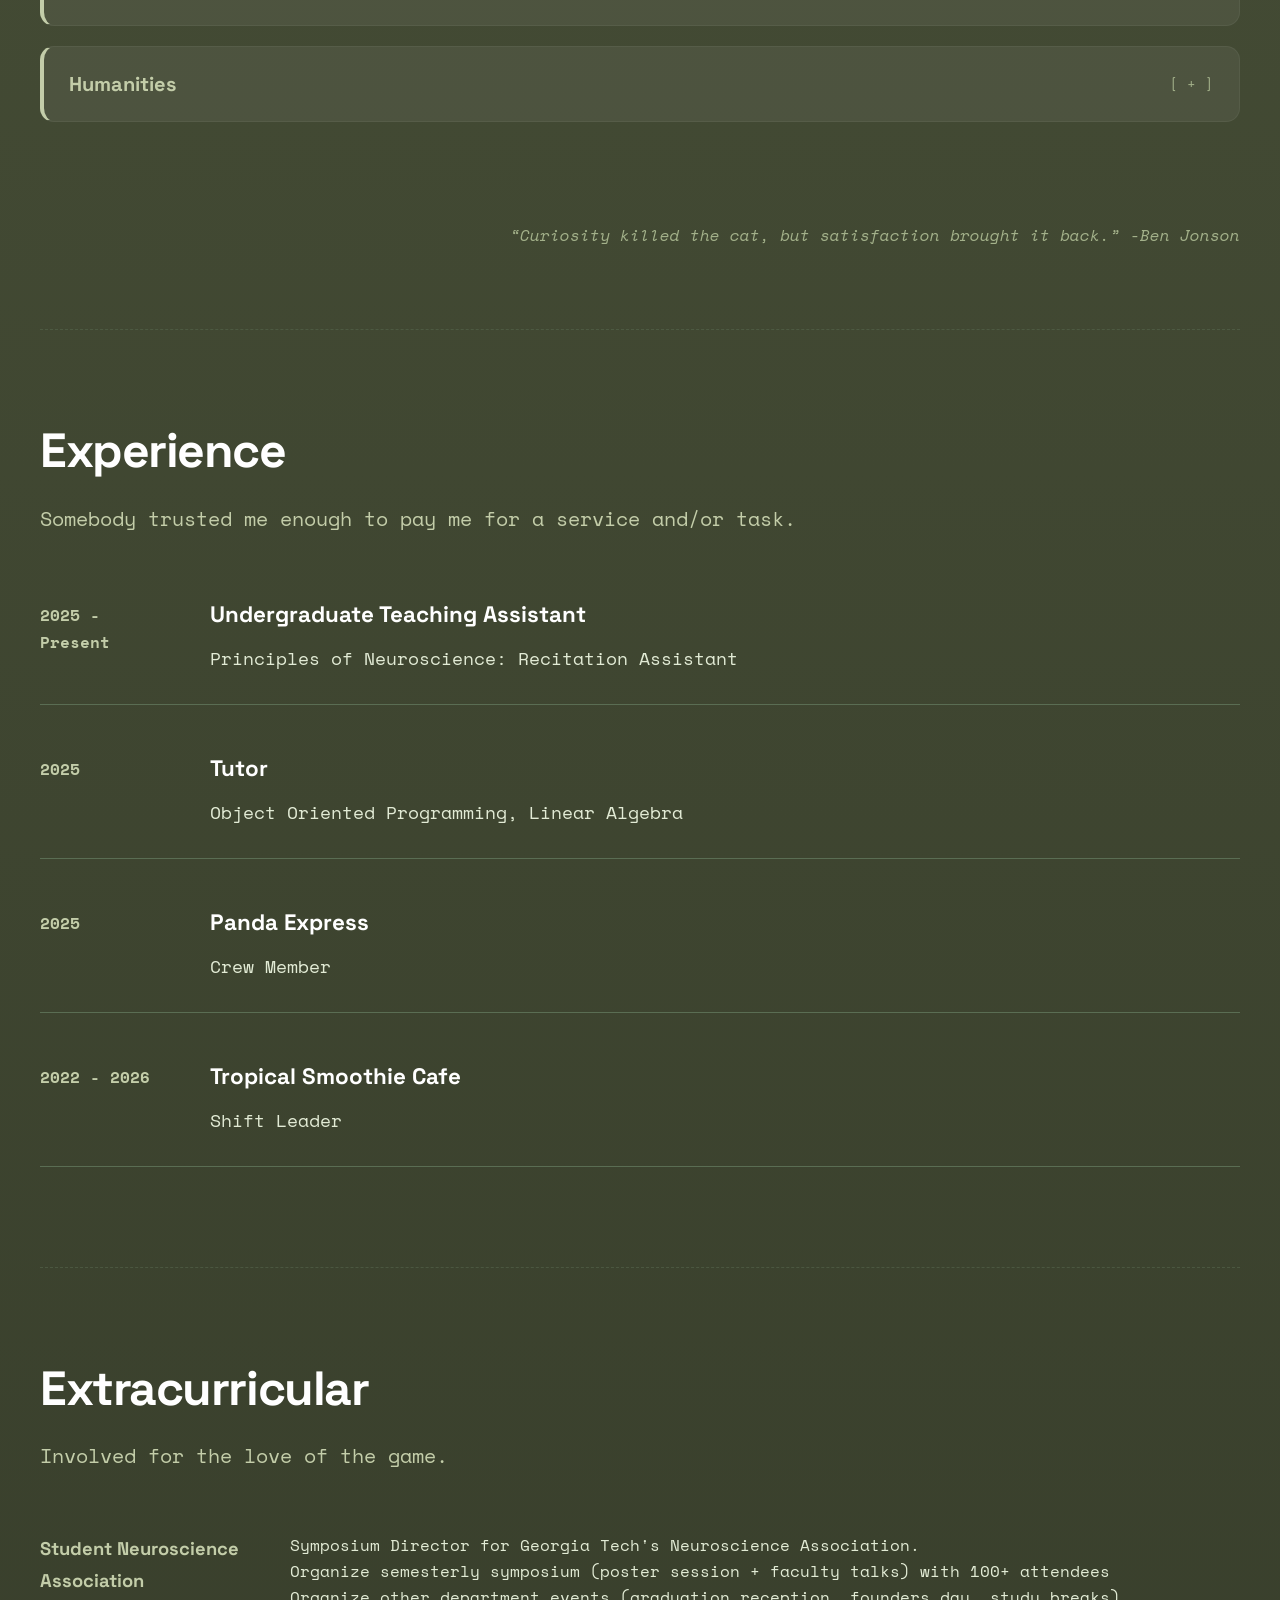
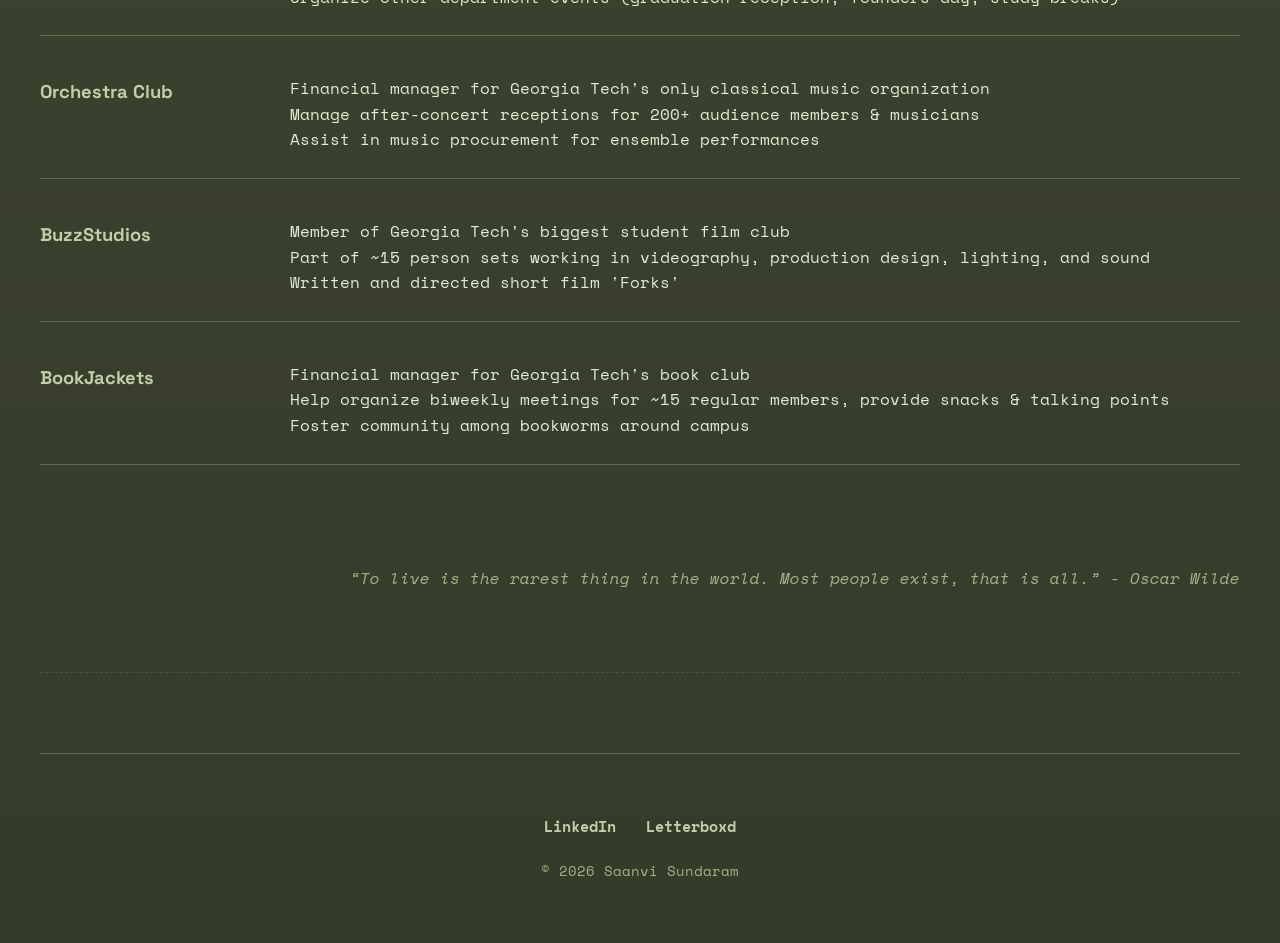
==== commit 31659463: "removed contact, update footer" ====
--- a/index.html
+++ b/index.html
@@ -15,7 +15,6 @@
     <nav class="navbar">
       <div class="nav-right">
         <a href="pursuits.html">pursuits</a>
-        <a href="contact.html">contact</a>
         <a href="blog.html">blog</a>
       </div>
     </nav>
@@ -129,6 +128,29 @@
                 Language, Substance Misuse, Development & Degeneration
               </p>
             </div>
+            <div class="academic-entry">
+              <strong>Systems, Networks & Computational Neuroscience (In Progress)</strong>
+              <p>
+                Neuron Modelling: McCullough Pitts, Cable, IF, LIF, Equivalent Circuits <br>
+                Information Theory, Drift Diffusion <br>
+                Language: Python <br>
+              </p>
+            </div>
+            <div class="academic-entry">
+              <strong>NeuroAI Models of the Brain & Mind (In Progress)</strong>
+              <p>
+                Language: Python <br>
+                Artificial Neural Networks, Neural Encoding & Decoding <br>
+              </p>
+            </div>
+            <div class="academic-entry">
+              <strong>Principles of Neuroscience and Neurotechnology (In Progress)</strong>
+              <p>
+                Graduate Level Course <br>
+                Gene transcription, translation, modification <br>
+                Cellular communication, regulation <br>
+              </p>
+            </div>
           </div>
         </details>
 
@@ -163,7 +185,17 @@
             <div class="academic-entry">
               <strong>Introduction to Perception & Robotics</strong>
               <p>
-
+                Language: Python <br>
+                Imitation Learning, LIDAR <br>
+                torch, scikit-learn <br>
+              </p>
+            </div>
+            <div class="academic-entry">
+              <strong>Machine Learning (In Progress)</strong>
+              <p>
+                Language: Python <br>
+                Linear Algebra, Probability, Optimization for Machine Learning <br>
+                Supervised & Unsupervised Learning <br>
               </p>
             </div>
           </div>
@@ -219,7 +251,7 @@
 
             <div class="academic-entry">
               <strong>Introduction to Sociology</strong>
-              <p>Topics including: Major sociologists (Marx, Weber, Goffmann), Religion, Consumerism, Social Norms & Anomie, etc</p>
+              <p>Major sociologists (Marx, Weber, Goffmann), Religion, Consumerism, Social Norms & Anomie, etc</p>
             </div>
 
             <div class="academic-entry">
@@ -337,8 +369,7 @@
     <footer class="portfolio-footer">
       <div class="social-links">
         <a href="https://www.linkedin.com/in/saanvisundaram" target="_blank" rel="noopener noreferrer">LinkedIn</a>
-        <a href="https://www.instagram.com/_sunv_" target="_blank" rel="noopener noreferrer">Instagram</a>
-        <a href="mailto:ssundaram48@gatech.edu">Email Me</a>
+        <a href="https://letterboxd.com/_sunv_/" target="_blank" rel="noopener noreferrer">Letterboxd</a>
       </div>
       <p class="footer-credit">&copy; 2026 Saanvi Sundaram</p>
     </footer>
